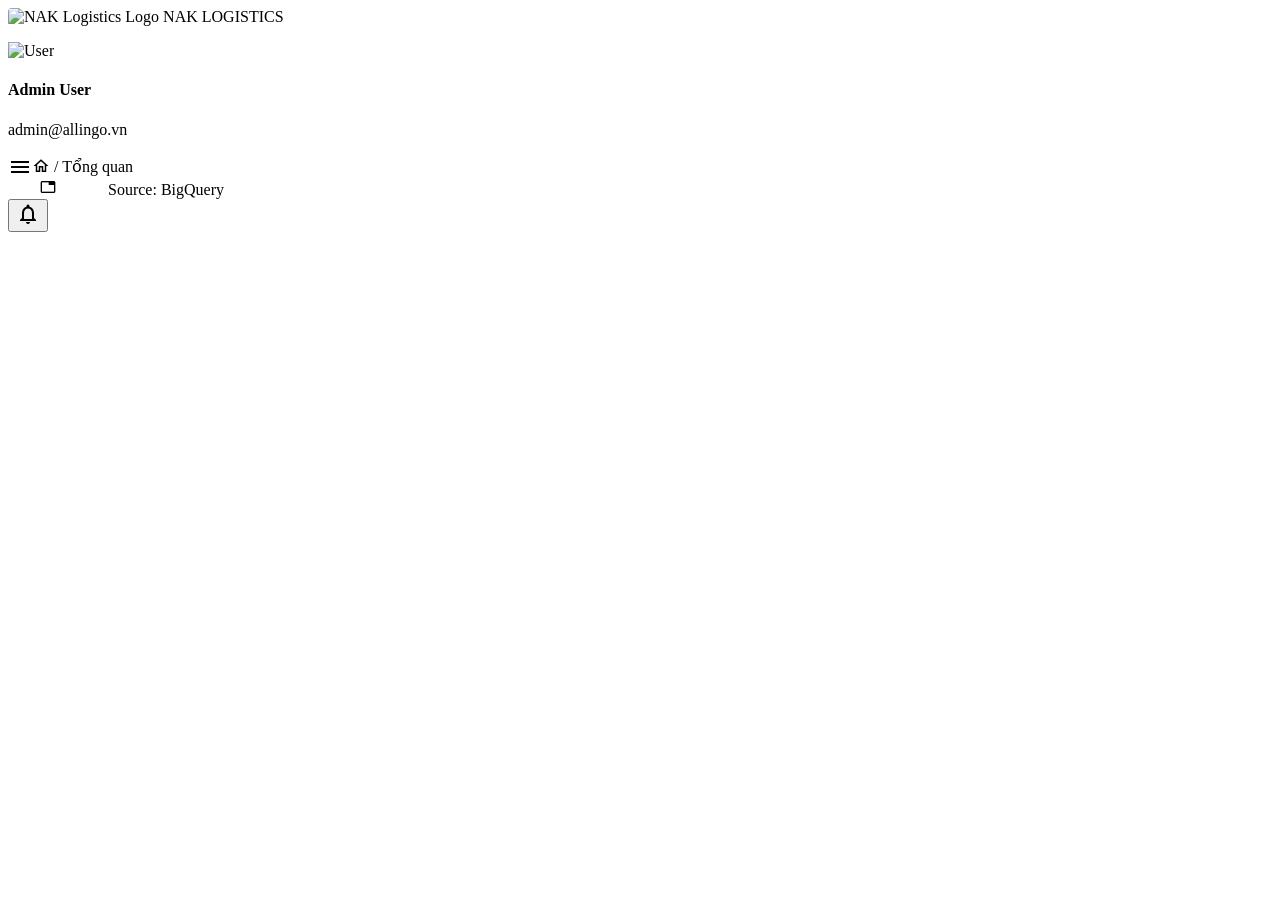
==== Index.html @ 20147e97 "Initial commit: NAK Logistics Dashboard ✨ Features: - Google Apps Script version (original) - Standa" ====
<!DOCTYPE html>
<html>
  <head>
    <base target="_top">
    <meta charset="UTF-8">
    <meta name="viewport" content="width=device-width, initial-scale=1.0">
    <title>Logistics Admin Dashboard</title>

    <!-- External Resources -->
    <link href="https://fonts.googleapis.com/css2?family=Roboto:wght@300;400;500;700&display=swap" rel="stylesheet">
    <link href="https://fonts.googleapis.com/icon?family=Material+Icons+Outlined" rel="stylesheet">

    <!-- Apache ECharts Library -->
    <script src="https://cdn.jsdelivr.net/npm/echarts@5.4.3/dist/echarts.min.js"></script>

    <!-- Injected Styles from Styles.html -->
    <?!= include('Styles'); ?>
  </head>

  <body>
    <!-- ===================================================================
         PROGRESS BAR
         =================================================================== -->
    <div id="progressBar" class="progress-container">
      <div class="progress-bar"></div>
    </div>

    <!-- ===================================================================
         OVERLAY (Mobile backdrop)
         =================================================================== -->
    <div id="overlay" class="overlay"></div>

    <!-- ===================================================================
         SIDEBAR
         =================================================================== -->
    <aside class="sidebar" id="sidebar">
      <!-- Brand Section -->
      <div class="brand-section">
        <div class="brand-logo">
          <!-- Logo Image -->
          <img src="https://i.postimg.cc/mkZMJVCP/z7252548177214-db5c47a95c184584a9b5eece2e6da632.jpg"
               alt="NAK Logistics Logo"
               class="brand-logo-img"
               style="width: 28px; height: 28px; border-radius: 4px; object-fit: cover;">
          <span class="brand-text">NAK LOGISTICS</span>
        </div>
      </div>

      <!-- Menu List (rendered by JavaScript) -->
      <ul class="menu-list" id="menuList">
        <!-- Menu items will be rendered here -->
      </ul>

      <!-- User Profile -->
      <div class="user-profile-mini">
        <img src="https://ui-avatars.com/api/?name=Admin+User&background=random" alt="User" class="avatar-small">
        <div class="user-info-text">
          <h4>Admin User</h4>
          <p>admin@allingo.vn</p>
        </div>
      </div>
    </aside>

    <!-- ===================================================================
         MAIN WRAPPER
         =================================================================== -->
    <div class="main-wrapper" id="mainWrapper">

      <!-- HEADER -->
      <header class="top-header">
        <div style="display: flex; align-items: center;">
          <i class="material-icons-outlined menu-toggle-btn" onclick="App.toggleSidebar()">menu</i>
          <div class="breadcrumb" id="breadcrumb">
            <i class="material-icons-outlined" style="vertical-align: text-bottom; font-size: 18px;">home</i>
            / <span>Tổng quan</span>
          </div>
        </div>

        <div class="header-right">
          <div class="credit-badge">
            <i class="material-icons-outlined" style="font-size: 16px;">database</i>
            Source: BigQuery
          </div>
          <button class="icon-btn"><i class="material-icons-outlined">notifications</i></button>
        </div>
      </header>

      <!-- CONTENT AREA (rendered by JavaScript) -->
      <main class="content-area" id="mainContent">
        <!-- Content will be rendered here -->
      </main>

    </div>

    <!-- ===================================================================
         JAVASCRIPT MODULES
         =================================================================== -->

    <!-- Client Configuration -->
    <?!= include('ClientConfig'); ?>

    <!-- Performance Utilities -->
    <?!= include('PerformanceUtils'); ?>

    <!-- API Client for server communication -->
    <?!= include('ApiClient'); ?>

    <!-- Chart Utilities (ECharts) -->
    <?!= include('ChartUtils'); ?>

    <!-- UI Components & Rendering Logic -->
    <?!= include('UIComponents'); ?>

    <!-- Main App Controller -->
    <?!= include('AppController'); ?>

    <!-- Ke Toan Module Controller -->
    <?!= include('KeToanController'); ?>

  </body>
</html>
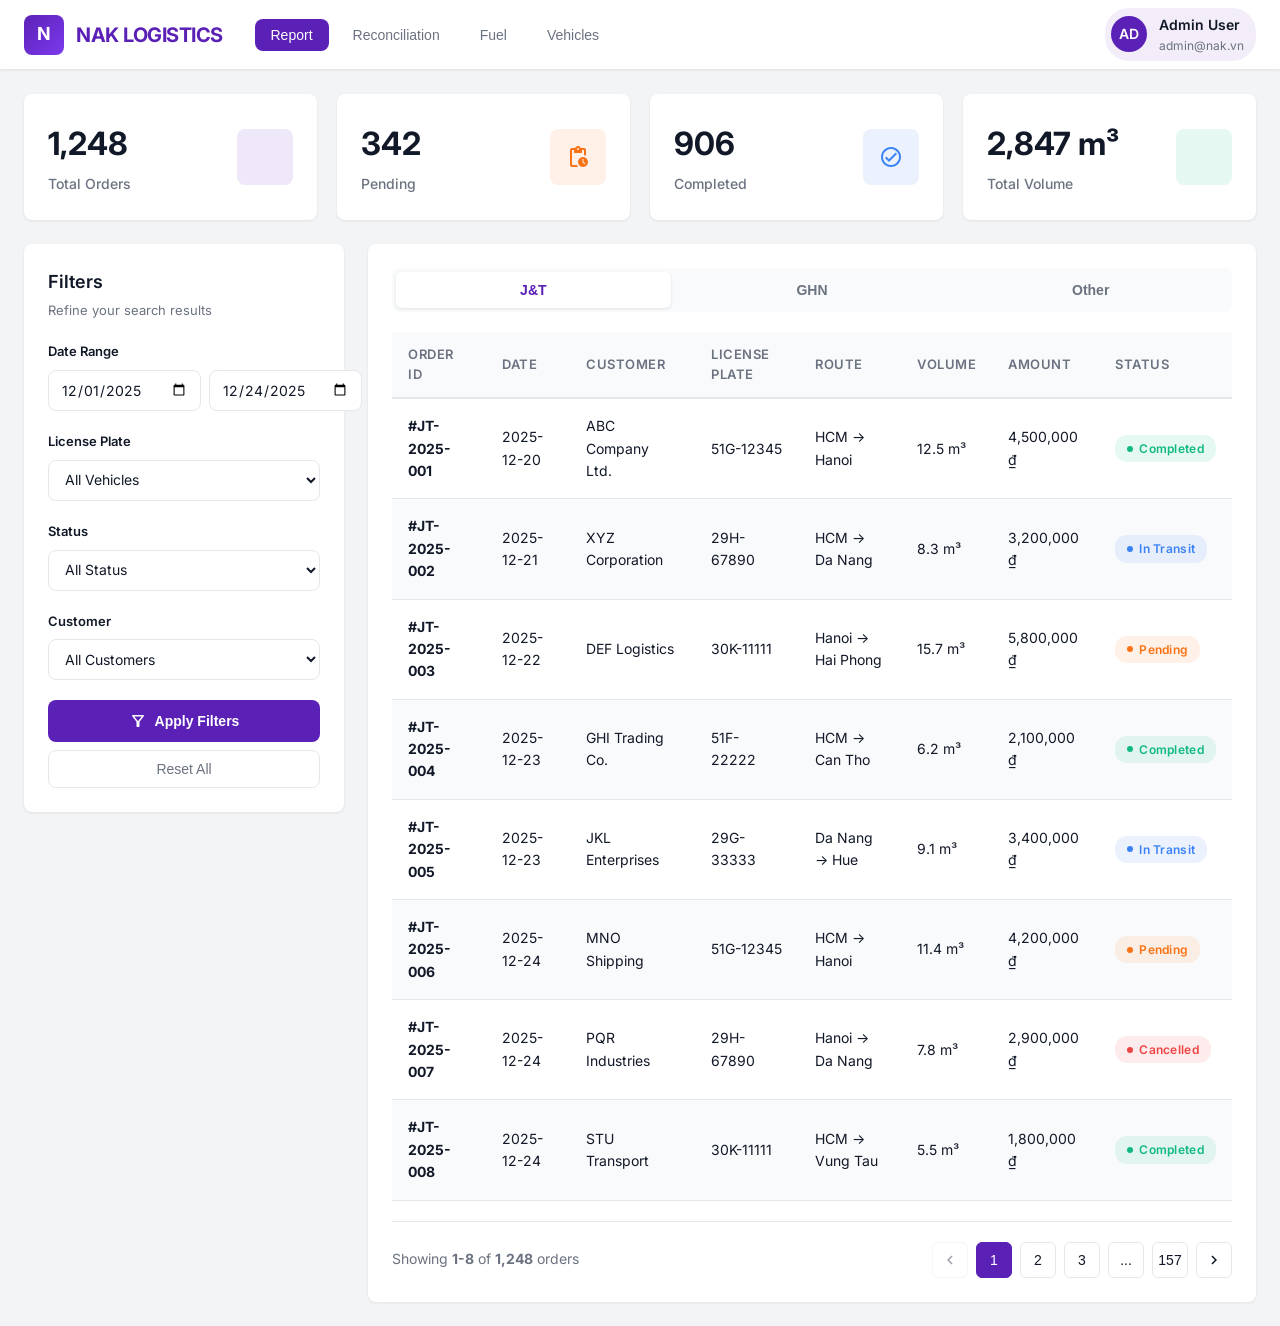
==== commit c5d48192: "Fix Vercel deployment: Add root index.html and favicon - Created index.html at root to redirect to s" ====
--- a/Index.html
+++ b/Index.html
@@ -1,121 +1,51 @@
 <!DOCTYPE html>
-<html>
-  <head>
-    <base target="_top">
+<html lang="vi">
+<head>
     <meta charset="UTF-8">
+    <meta http-equiv="refresh" content="0; url=/standalone/index-enhanced.html">
     <meta name="viewport" content="width=device-width, initial-scale=1.0">
-    <title>Logistics Admin Dashboard</title>
-
-    <!-- External Resources -->
-    <link href="https://fonts.googleapis.com/css2?family=Roboto:wght@300;400;500;700&display=swap" rel="stylesheet">
-    <link href="https://fonts.googleapis.com/icon?family=Material+Icons+Outlined" rel="stylesheet">
-
-    <!-- Apache ECharts Library -->
-    <script src="https://cdn.jsdelivr.net/npm/echarts@5.4.3/dist/echarts.min.js"></script>
-
-    <!-- Injected Styles from Styles.html -->
-    <?!= include('Styles'); ?>
-  </head>
-
-  <body>
-    <!-- ===================================================================
-         PROGRESS BAR
-         =================================================================== -->
-    <div id="progressBar" class="progress-container">
-      <div class="progress-bar"></div>
+    <title>Redirecting to NAK Logistics Dashboard...</title>
+    <style>
+        body {
+            font-family: -apple-system, BlinkMacSystemFont, 'Segoe UI', Roboto, Oxygen, Ubuntu, Cantarell, sans-serif;
+            display: flex;
+            align-items: center;
+            justify-content: center;
+            height: 100vh;
+            margin: 0;
+            background: linear-gradient(135deg, #5B21B6 0%, #7C3AED 100%);
+            color: white;
+        }
+        .container {
+            text-align: center;
+        }
+        .spinner {
+            border: 4px solid rgba(255, 255, 255, 0.3);
+            border-top: 4px solid white;
+            border-radius: 50%;
+            width: 40px;
+            height: 40px;
+            animation: spin 1s linear infinite;
+            margin: 0 auto 20px;
+        }
+        @keyframes spin {
+            0% { transform: rotate(0deg); }
+            100% { transform: rotate(360deg); }
+        }
+    </style>
+</head>
+<body>
+    <div class="container">
+        <div class="spinner"></div>
+        <h2>NAK LOGISTICS</h2>
+        <p>Redirecting to dashboard...</p>
+        <p><a href="/standalone/index-enhanced.html" style="color: white; text-decoration: underline;">Click here if not redirected automatically</a></p>
     </div>
-
-    <!-- ===================================================================
-         OVERLAY (Mobile backdrop)
-         =================================================================== -->
-    <div id="overlay" class="overlay"></div>
-
-    <!-- ===================================================================
-         SIDEBAR
-         =================================================================== -->
-    <aside class="sidebar" id="sidebar">
-      <!-- Brand Section -->
-      <div class="brand-section">
-        <div class="brand-logo">
-          <!-- Logo Image -->
-          <img src="https://i.postimg.cc/mkZMJVCP/z7252548177214-db5c47a95c184584a9b5eece2e6da632.jpg"
-               alt="NAK Logistics Logo"
-               class="brand-logo-img"
-               style="width: 28px; height: 28px; border-radius: 4px; object-fit: cover;">
-          <span class="brand-text">NAK LOGISTICS</span>
-        </div>
-      </div>
-
-      <!-- Menu List (rendered by JavaScript) -->
-      <ul class="menu-list" id="menuList">
-        <!-- Menu items will be rendered here -->
-      </ul>
-
-      <!-- User Profile -->
-      <div class="user-profile-mini">
-        <img src="https://ui-avatars.com/api/?name=Admin+User&background=random" alt="User" class="avatar-small">
-        <div class="user-info-text">
-          <h4>Admin User</h4>
-          <p>admin@allingo.vn</p>
-        </div>
-      </div>
-    </aside>
-
-    <!-- ===================================================================
-         MAIN WRAPPER
-         =================================================================== -->
-    <div class="main-wrapper" id="mainWrapper">
-
-      <!-- HEADER -->
-      <header class="top-header">
-        <div style="display: flex; align-items: center;">
-          <i class="material-icons-outlined menu-toggle-btn" onclick="App.toggleSidebar()">menu</i>
-          <div class="breadcrumb" id="breadcrumb">
-            <i class="material-icons-outlined" style="vertical-align: text-bottom; font-size: 18px;">home</i>
-            / <span>Tổng quan</span>
-          </div>
-        </div>
-
-        <div class="header-right">
-          <div class="credit-badge">
-            <i class="material-icons-outlined" style="font-size: 16px;">database</i>
-            Source: BigQuery
-          </div>
-          <button class="icon-btn"><i class="material-icons-outlined">notifications</i></button>
-        </div>
-      </header>
-
-      <!-- CONTENT AREA (rendered by JavaScript) -->
-      <main class="content-area" id="mainContent">
-        <!-- Content will be rendered here -->
-      </main>
-
-    </div>
-
-    <!-- ===================================================================
-         JAVASCRIPT MODULES
-         =================================================================== -->
-
-    <!-- Client Configuration -->
-    <?!= include('ClientConfig'); ?>
-
-    <!-- Performance Utilities -->
-    <?!= include('PerformanceUtils'); ?>
-
-    <!-- API Client for server communication -->
-    <?!= include('ApiClient'); ?>
-
-    <!-- Chart Utilities (ECharts) -->
-    <?!= include('ChartUtils'); ?>
-
-    <!-- UI Components & Rendering Logic -->
-    <?!= include('UIComponents'); ?>
-
-    <!-- Main App Controller -->
-    <?!= include('AppController'); ?>
-
-    <!-- Ke Toan Module Controller -->
-    <?!= include('KeToanController'); ?>
-
-  </body>
+    <script>
+        // Fallback redirect
+        setTimeout(() => {
+            window.location.href = '/standalone/index-enhanced.html';
+        }, 1000);
+    </script>
+</body>
 </html>
